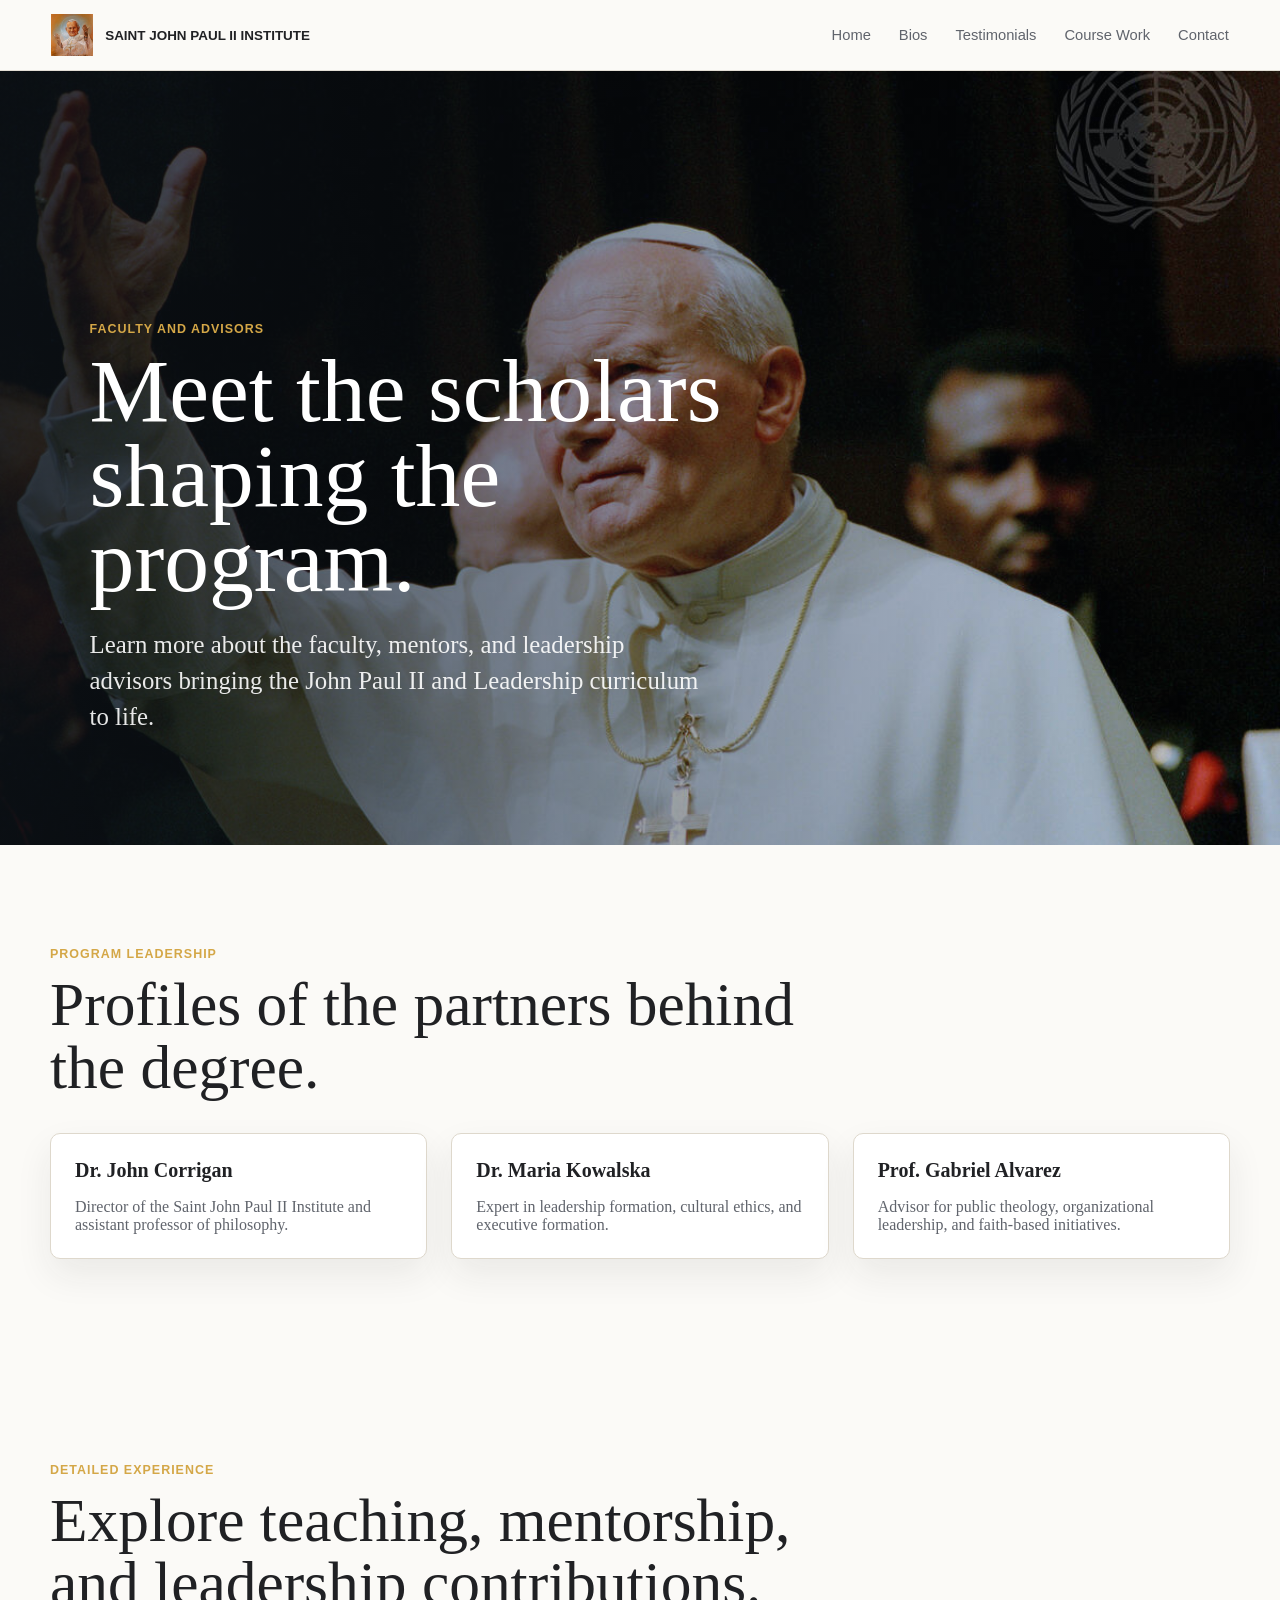
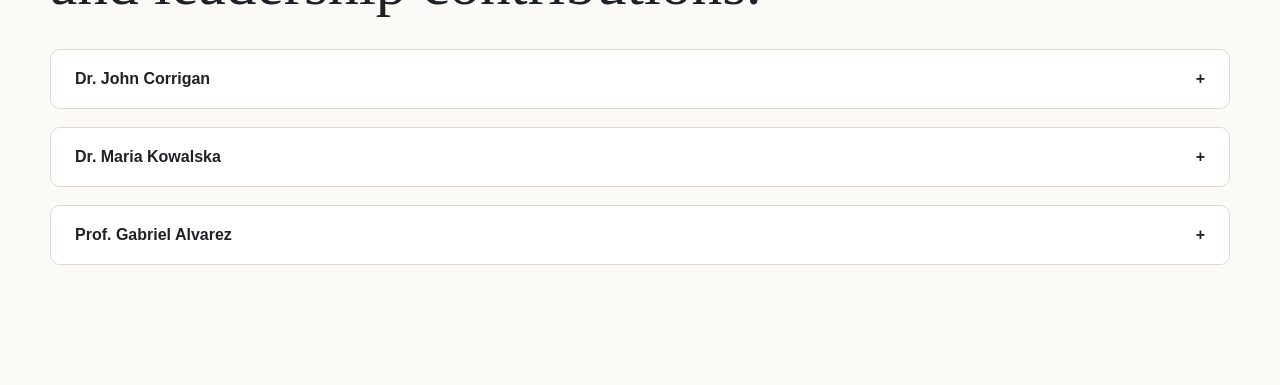
==== bios.html @ ab8fade9 "Add bios, testimonials, coursework pages and interactive scripts for landing page" ====
<!doctype html>
<html lang="en">
  <head>
    <meta charset="utf-8" />
    <meta name="viewport" content="width=device-width, initial-scale=1" />
    <title>Faculty Bios | Masters in John Paul II and Leadership</title>
    <meta
      name="description"
      content="Faculty bios and academic leadership profiles for the John Paul II and Leadership track."
    />
    <link rel="stylesheet" href="styles.css" />
  </head>
  <body>
    <header class="site-header">
      <a class="brand" href="index.html" aria-label="Saint John Paul II Institute">
        <img
          src="assets/institute-logo.jpg"
          alt="University of St. Thomas Saint John Paul II Institute logo"
        />
        <span>Saint John Paul II Institute</span>
      </a>
      <nav aria-label="Primary navigation">
        <a href="index.html">Home</a>
        <a href="bios.html">Bios</a>
        <a href="testimonials.html">Testimonials</a>
        <a href="coursework.html">Course Work</a>
        <a href="index.html#apply">Contact</a>
      </nav>
    </header>

    <main>
      <section class="hero">
        <div class="hero-media">
          <img
            src="assets/jpii-un-3.jpg"
            data-fallback="assets/jpii-un-3.jpg"
            data-label="John Paul II at the United Nations"
            alt="Saint John Paul II greeting leaders at the United Nations"
          />
        </div>
        <div class="hero-copy">
          <p class="eyebrow">Faculty and Advisors</p>
          <h1>Meet the scholars shaping the program.</h1>
          <p class="lead">
            Learn more about the faculty, mentors, and leadership advisors bringing the John Paul II and Leadership curriculum to life.
          </p>
        </div>
      </section>

      <section class="section">
        <div class="section-heading">
          <p class="eyebrow">Program Leadership</p>
          <h2>Profiles of the partners behind the degree.</h2>
        </div>
        <div class="section-grid">
          <article class="card">
            <h3>Dr. John Corrigan</h3>
            <p>Director of the Saint John Paul II Institute and assistant professor of philosophy.</p>
          </article>
          <article class="card">
            <h3>Dr. Maria Kowalska</h3>
            <p>Expert in leadership formation, cultural ethics, and executive formation.</p>
          </article>
          <article class="card">
            <h3>Prof. Gabriel Alvarez</h3>
            <p>Advisor for public theology, organizational leadership, and faith-based initiatives.</p>
          </article>
        </div>
      </section>

      <section class="section">
        <div class="section-heading">
          <p class="eyebrow">Detailed Experience</p>
          <h2>Explore teaching, mentorship, and leadership contributions.</h2>
        </div>

        <article class="accordion">
          <button class="accordion-toggle" type="button">Dr. John Corrigan</button>
          <div class="accordion-panel">
            <p>
              Dr. Corrigan brings a blend of philosophical depth, pastoral wisdom, and executive education experience. He oversees curriculum development for the leadership track and works closely with students on ethical decision-making and mission-driven strategy.
            </p>
          </div>
        </article>

        <article class="accordion">
          <button class="accordion-toggle" type="button">Dr. Maria Kowalska</button>
          <div class="accordion-panel">
            <p>
              A specialist in cultural formation and leadership, Dr. Kowalska designs learning experiences that connect John Paul II's thought to real-world organizational and cultural challenges.
            </p>
          </div>
        </article>

        <article class="accordion">
          <button class="accordion-toggle" type="button">Prof. Gabriel Alvarez</button>
          <div class="accordion-panel">
            <p>
              Prof. Alvarez advises on immersive practicum design and partnership development, helping participants move from theory to trusted leadership practice.
            </p>
          </div>
        </article>
      </section>
    </main>

    <script src="scripts.js" defer></script>
  </body>
</html>
---- styles.css ----
:root {
  --ink: #202124;
  --muted: #60646c;
  --paper: #fbfaf7;
  --panel: #ffffff;
  --line: #ded8cc;
  --wine: #9f1d35;
  --wine-dark: #751529;
  --gold: #d4a747;
  --green: #4d7468;
  --blue: #315d82;
  --shadow: 0 22px 60px rgba(32, 33, 36, 0.14);
  font-family: Georgia, "Times New Roman", serif;
}

* {
  box-sizing: border-box;
}

html {
  scroll-behavior: smooth;
}

body {
  margin: 0;
  color: var(--ink);
  background: var(--paper);
}

img {
  display: block;
  max-width: 100%;
}

a {
  color: inherit;
}

.site-header {
  position: sticky;
  top: 0;
  z-index: 20;
  display: flex;
  align-items: center;
  justify-content: space-between;
  gap: 24px;
  padding: 14px clamp(18px, 4vw, 56px);
  border-bottom: 1px solid rgba(222, 216, 204, 0.8);
  background: rgba(251, 250, 247, 0.93);
  backdrop-filter: blur(14px);
}

.brand {
  display: inline-flex;
  align-items: center;
  gap: 12px;
  text-decoration: none;
  font-family: Arial, Helvetica, sans-serif;
  font-size: 0.84rem;
  font-weight: 700;
  letter-spacing: 0;
  text-transform: uppercase;
}

.brand img {
  width: 42px;
  height: 42px;
  object-fit: contain;
}

nav {
  display: flex;
  gap: clamp(12px, 2.4vw, 28px);
  font-family: Arial, Helvetica, sans-serif;
  font-size: 0.92rem;
}

nav a {
  color: var(--muted);
  text-decoration: none;
}

nav a:hover {
  color: var(--wine);
}

.hero {
  position: relative;
  min-height: 86vh;
  display: grid;
  align-items: end;
  overflow: hidden;
  background: #1c1b19;
}

.hero-media {
  position: absolute;
  inset: 0;
}

.hero-media::after {
  content: "";
  position: absolute;
  inset: 0;
  background: linear-gradient(90deg, rgba(12, 17, 22, 0.86), rgba(12, 17, 22, 0.42) 48%, rgba(12, 17, 22, 0.14));
}

.hero-media img {
  width: 100%;
  height: 100%;
  object-fit: cover;
  object-position: center;
}

.hero-copy {
  position: relative;
  width: min(760px, calc(100% - 36px));
  margin: 0 0 clamp(54px, 9vw, 110px) clamp(18px, 7vw, 92px);
  color: #fff;
}

.eyebrow {
  margin: 0 0 12px;
  color: var(--gold);
  font-family: Arial, Helvetica, sans-serif;
  font-size: 0.78rem;
  font-weight: 800;
  letter-spacing: 0.08em;
  text-transform: uppercase;
}

h1,
h2,
h3,
p {
  overflow-wrap: anywhere;
}

h1 {
  margin: 0;
  max-width: 720px;
  font-size: clamp(3rem, 7vw, 6.8rem);
  line-height: 0.95;
  font-weight: 500;
}

h2 {
  margin: 0;
  font-size: clamp(2rem, 4.8vw, 4.1rem);
  line-height: 1.02;
  font-weight: 500;
}

h3 {
  margin: 0 0 12px;
  font-size: 1.18rem;
  line-height: 1.2;
}

.lead {
  max-width: 620px;
  margin: 24px 0 0;
  font-size: clamp(1.18rem, 2.2vw, 1.55rem);
  line-height: 1.45;
  color: rgba(255, 255, 255, 0.9);
}

.hero-actions {
  display: flex;
  flex-wrap: wrap;
  gap: 12px;
  margin-top: 34px;
}

.button {
  display: inline-flex;
  align-items: center;
  justify-content: center;
  min-height: 48px;
  padding: 0 22px;
  border: 1px solid rgba(255, 255, 255, 0.42);
  border-radius: 4px;
  font-family: Arial, Helvetica, sans-serif;
  font-weight: 700;
  text-decoration: none;
}

.button.primary {
  border-color: var(--gold);
  background: var(--gold);
  color: #241b0b;
}

.button.secondary {
  color: #fff;
}

.intro-band {
  padding: 24px clamp(18px, 5vw, 72px);
  background: var(--wine);
  color: #fff;
  font-family: Arial, Helvetica, sans-serif;
}

.intro-band div {
  max-width: 1180px;
  margin: 0 auto;
  display: flex;
  align-items: baseline;
  gap: 18px;
}

.intro-band strong {
  flex: 0 0 auto;
  color: #ffe5a5;
}

.intro-band span {
  line-height: 1.55;
}

.section {
  width: min(1180px, calc(100% - 36px));
  margin: 0 auto;
  padding: clamp(64px, 8vw, 116px) 0;
}

.split,
.formation,
.mission-layout {
  display: grid;
  grid-template-columns: minmax(0, 1.03fr) minmax(280px, 0.9fr);
  align-items: center;
  gap: clamp(34px, 6vw, 76px);
}

.reverse {
  grid-template-columns: minmax(280px, 0.9fr) minmax(0, 1.03fr);
}

.section-copy p:not(.eyebrow),
.mission-points p,
.contact-card p {
  color: var(--muted);
  font-size: 1.06rem;
  line-height: 1.72;
}

.portrait-frame,
.landscape-frame {
  margin: 0;
}

.portrait-frame img,
.landscape-frame img,
.mission-layout img,
.image-pair img {
  width: 100%;
  border-radius: 6px;
  box-shadow: var(--shadow);
  background: #eee8dc;
}

.portrait-frame img {
  max-height: 560px;
  object-fit: contain;
}

.landscape-frame img {
  max-height: 520px;
  object-fit: cover;
}

figcaption {
  margin-top: 14px;
  color: var(--muted);
  font-family: Arial, Helvetica, sans-serif;
  font-size: 0.86rem;
}

.section-heading {
  max-width: 760px;
  margin-bottom: 34px;
}

.audience-grid {
  display: grid;
  grid-template-columns: repeat(4, minmax(0, 1fr));
  gap: 14px;
}

.audience-grid article {
  min-height: 190px;
  padding: 24px;
  border-top: 4px solid var(--wine);
  background: var(--panel);
  box-shadow: 0 14px 34px rgba(32, 33, 36, 0.08);
}

.audience-grid article:nth-child(2) {
  border-color: var(--blue);
}

.audience-grid article:nth-child(3) {
  border-color: var(--green);
}

.audience-grid article:nth-child(4) {
  border-color: var(--gold);
}

.audience-grid p {
  margin: 0;
  color: var(--muted);
  line-height: 1.55;
}

.formation {
  grid-template-columns: minmax(280px, 0.92fr) minmax(0, 1.08fr);
}

.image-pair {
  display: grid;
  grid-template-columns: 0.82fr 1.18fr;
  align-items: end;
  gap: 16px;
}

.image-pair img {
  object-fit: cover;
}

.image-pair img:first-child {
  aspect-ratio: 1 / 1;
}

.image-pair img:last-child {
  aspect-ratio: 4 / 3;
}

.check-list {
  display: grid;
  gap: 12px;
  margin: 26px 0 0;
  padding: 0;
  list-style: none;
  font-family: Arial, Helvetica, sans-serif;
}

.check-list li {
  padding: 14px 16px;
  border-left: 4px solid var(--gold);
  background: #fff;
}

.quote-band {
  padding: clamp(56px, 8vw, 92px) clamp(18px, 5vw, 72px);
  background: #243f5d;
  color: #fff;
}

.quote-band blockquote {
  width: min(980px, 100%);
  margin: 0 auto;
}

.quote-band p {
  margin: 0;
  font-size: clamp(1.7rem, 4vw, 3.4rem);
  line-height: 1.14;
}

.feature-list,
.campaign-grid {
  display: flex;
  flex-wrap: wrap;
  gap: 10px;
  margin-top: 26px;
  font-family: Arial, Helvetica, sans-serif;
}

.feature-list span,
.campaign-grid span {
  padding: 10px 13px;
  border: 1px solid var(--line);
  border-radius: 4px;
  background: #fff;
}

.mission {
  border-top: 1px solid var(--line);
}

.mission-layout {
  grid-template-columns: minmax(280px, 0.95fr) minmax(0, 1.05fr);
  margin-top: 28px;
}

.mission-layout img {
  max-height: 440px;
  object-fit: cover;
  object-position: center;
}

.campaign {
  display: grid;
  grid-template-columns: minmax(0, 0.95fr) minmax(280px, 1fr);
  gap: clamp(28px, 5vw, 64px);
  border-top: 1px solid var(--line);
}

.contact-section {
  padding: clamp(56px, 8vw, 96px) clamp(18px, 5vw, 72px);
  background: var(--wine-dark);
}

.contact-card {
  width: min(1080px, 100%);
  margin: 0 auto;
  display: grid;
  grid-template-columns: minmax(0, 1.1fr) minmax(280px, 0.9fr);
  gap: clamp(28px, 5vw, 64px);
  padding: clamp(28px, 5vw, 54px);
  border-radius: 6px;
  background: #fff;
  box-shadow: var(--shadow);
}

.contact-card h2 {
  color: var(--wine);
}

address {
  display: grid;
  gap: 8px;
  align-content: center;
  font-family: Arial, Helvetica, sans-serif;
  font-style: normal;
  line-height: 1.45;
}

address a {
  color: var(--wine);
  font-weight: 700;
}

@media (max-width: 920px) {
  .site-header,
  .intro-band div {
    align-items: flex-start;
    flex-direction: column;
  }

  nav {
    width: 100%;
    overflow-x: auto;
    padding-bottom: 2px;
  }

  .hero {
    min-height: 760px;
  }

  .hero-copy {
    margin-left: 18px;
  }

  .split,
  .reverse,
  .formation,
  .mission-layout,
  .campaign,
  .contact-card {
    grid-template-columns: 1fr;
  }

  .audience-grid {
    grid-template-columns: repeat(2, minmax(0, 1fr));
  }
}

@media (max-width: 580px) {
  .site-header {
    position: static;
  }

  .brand span {
    max-width: 220px;
  }

  .hero {
    min-height: 680px;
  }

  h1 {
    font-size: 3.1rem;
  }

  .audience-grid,
  .image-pair {
    grid-template-columns: 1fr;
  }

  .button {
    width: 100%;
  }

  .contact-card {
    padding: 24px;
  }
}

.section-grid {
  display: grid;
  grid-template-columns: repeat(3, minmax(0, 1fr));
  gap: 24px;
  margin-top: 34px;
}

.card {
  padding: 24px;
  border-radius: 10px;
  background: var(--panel);
  border: 1px solid var(--line);
  box-shadow: 0 16px 36px rgba(32, 33, 36, 0.08);
}

.card h3 {
  margin-top: 0;
  font-size: 1.25rem;
}

.card p {
  margin: 16px 0 0;
  color: var(--muted);
}

.card .button {
  margin-top: 20px;
}

.filter-toolbar {
  display: flex;
  flex-wrap: wrap;
  gap: 12px;
  align-items: center;
  margin: 24px 0;
}

.filter-toolbar input {
  flex: 1;
  min-width: 220px;
  padding: 14px 18px;
  border-radius: 10px;
  border: 1px solid var(--line);
  background: var(--panel);
  color: var(--ink);
}

.category-btn {
  border: 1px solid var(--line);
  background: var(--panel);
  color: var(--ink);
  padding: 12px 18px;
  border-radius: 999px;
  cursor: pointer;
}

.category-btn.active {
  background: var(--wine);
  color: #fff;
  border-color: var(--wine);
}

.accordion {
  border: 1px solid var(--line);
  border-radius: 10px;
  overflow: hidden;
  margin-bottom: 18px;
}

.accordion-toggle {
  width: 100%;
  border: 0;
  background: var(--panel);
  padding: 20px 24px;
  font-size: 1rem;
  font-weight: 700;
  text-align: left;
  cursor: pointer;
  color: var(--ink);
}

.accordion-toggle::after {
  content: '+';
  float: right;
  transition: transform 0.25s ease;
}

.accordion-toggle.active::after {
  content: '×';
}

.accordion-panel {
  max-height: 0;
  overflow: hidden;
  transition: max-height 0.28s ease;
  padding: 0 24px;
  background: #fff;
}

.accordion-panel p {
  margin: 18px 0;
  color: var(--muted);
}

.slider {
  position: relative;
  overflow: hidden;
  margin-top: 24px;
}

.slide-track {
  display: flex;
  transition: transform 0.35s ease;
}

.slide {
  min-width: 100%;
  padding: 24px;
}

.slider-control {
  position: absolute;
  top: 50%;
  transform: translateY(-50%);
  width: 46px;
  height: 46px;
  border: 0;
  border-radius: 50%;
  background: rgba(255, 255, 255, 0.95);
  color: var(--ink);
  cursor: pointer;
  box-shadow: 0 8px 18px rgba(32, 33, 36, 0.12);
}

.slider-control.prev {
  left: 16px;
}

.slider-control.next {
  right: 16px;
}

.video-panel {
  position: relative;
  overflow: hidden;
  min-height: 420px;
  border-radius: 10px;
  margin-top: 36px;
  background: #000;
}

.video-panel video {
  position: absolute;
  inset: 0;
  width: 100%;
  height: 100%;
  object-fit: cover;
  opacity: 0.65;
}

.video-panel .overlay {
  position: absolute;
  inset: 0;
  background: rgba(0, 0, 0, 0.35);
}

.video-panel .video-copy {
  position: relative;
  z-index: 1;
  display: flex;
  flex-direction: column;
  justify-content: center;
  height: 100%;
  padding: clamp(28px, 6vw, 80px);
  color: #fff;
}

.video-panel .video-copy h2 {
  max-width: 660px;
}

.gallery-grid {
  display: grid;
  grid-template-columns: repeat(3, minmax(0, 1fr));
  gap: 18px;
  margin-top: 24px;
}

.gallery-item {
  position: relative;
  overflow: hidden;
  border-radius: 10px;
  cursor: pointer;
  box-shadow: 0 16px 36px rgba(32, 33, 36, 0.08);
}

.gallery-item img {
  width: 100%;
  height: auto;
  display: block;
}

.gallery-label {
  position: absolute;
  left: 0;
  right: 0;
  bottom: 0;
  padding: 16px;
  color: #fff;
  background: linear-gradient(180deg, transparent 0%, rgba(0, 0, 0, 0.7) 100%);
  font-weight: 700;
}

.modal {
  position: fixed;
  inset: 0;
  display: none;
  align-items: center;
  justify-content: center;
  padding: 24px;
  background: rgba(0, 0, 0, 0.8);
  z-index: 100;
}

.modal.open {
  display: flex;
}

.modal-content {
  position: relative;
  width: min(980px, 100%);
  background: #111;
  padding: 18px;
  border-radius: 14px;
}

.modal-image {
  width: 100%;
  height: auto;
  display: block;
  border-radius: 10px;
}

.modal-caption {
  margin: 18px 0 0;
  color: #fff;
}

.modal-close {
  position: absolute;
  top: 14px;
  right: 14px;
  border: 0;
  width: 34px;
  height: 34px;
  border-radius: 50%;
  background: rgba(255, 255, 255, 0.95);
  cursor: pointer;
}

@media (max-width: 920px) {
  .section-grid,
  .gallery-grid {
    grid-template-columns: repeat(2, minmax(0, 1fr));
  }
}

@media (max-width: 680px) {
  .section-grid,
  .gallery-grid,
  .filter-toolbar {
    grid-template-columns: 1fr;
  }

  .filter-toolbar {
    flex-direction: column;
    align-items: stretch;
  }

  .slider-control {
    width: 38px;
    height: 38px;
  }
}
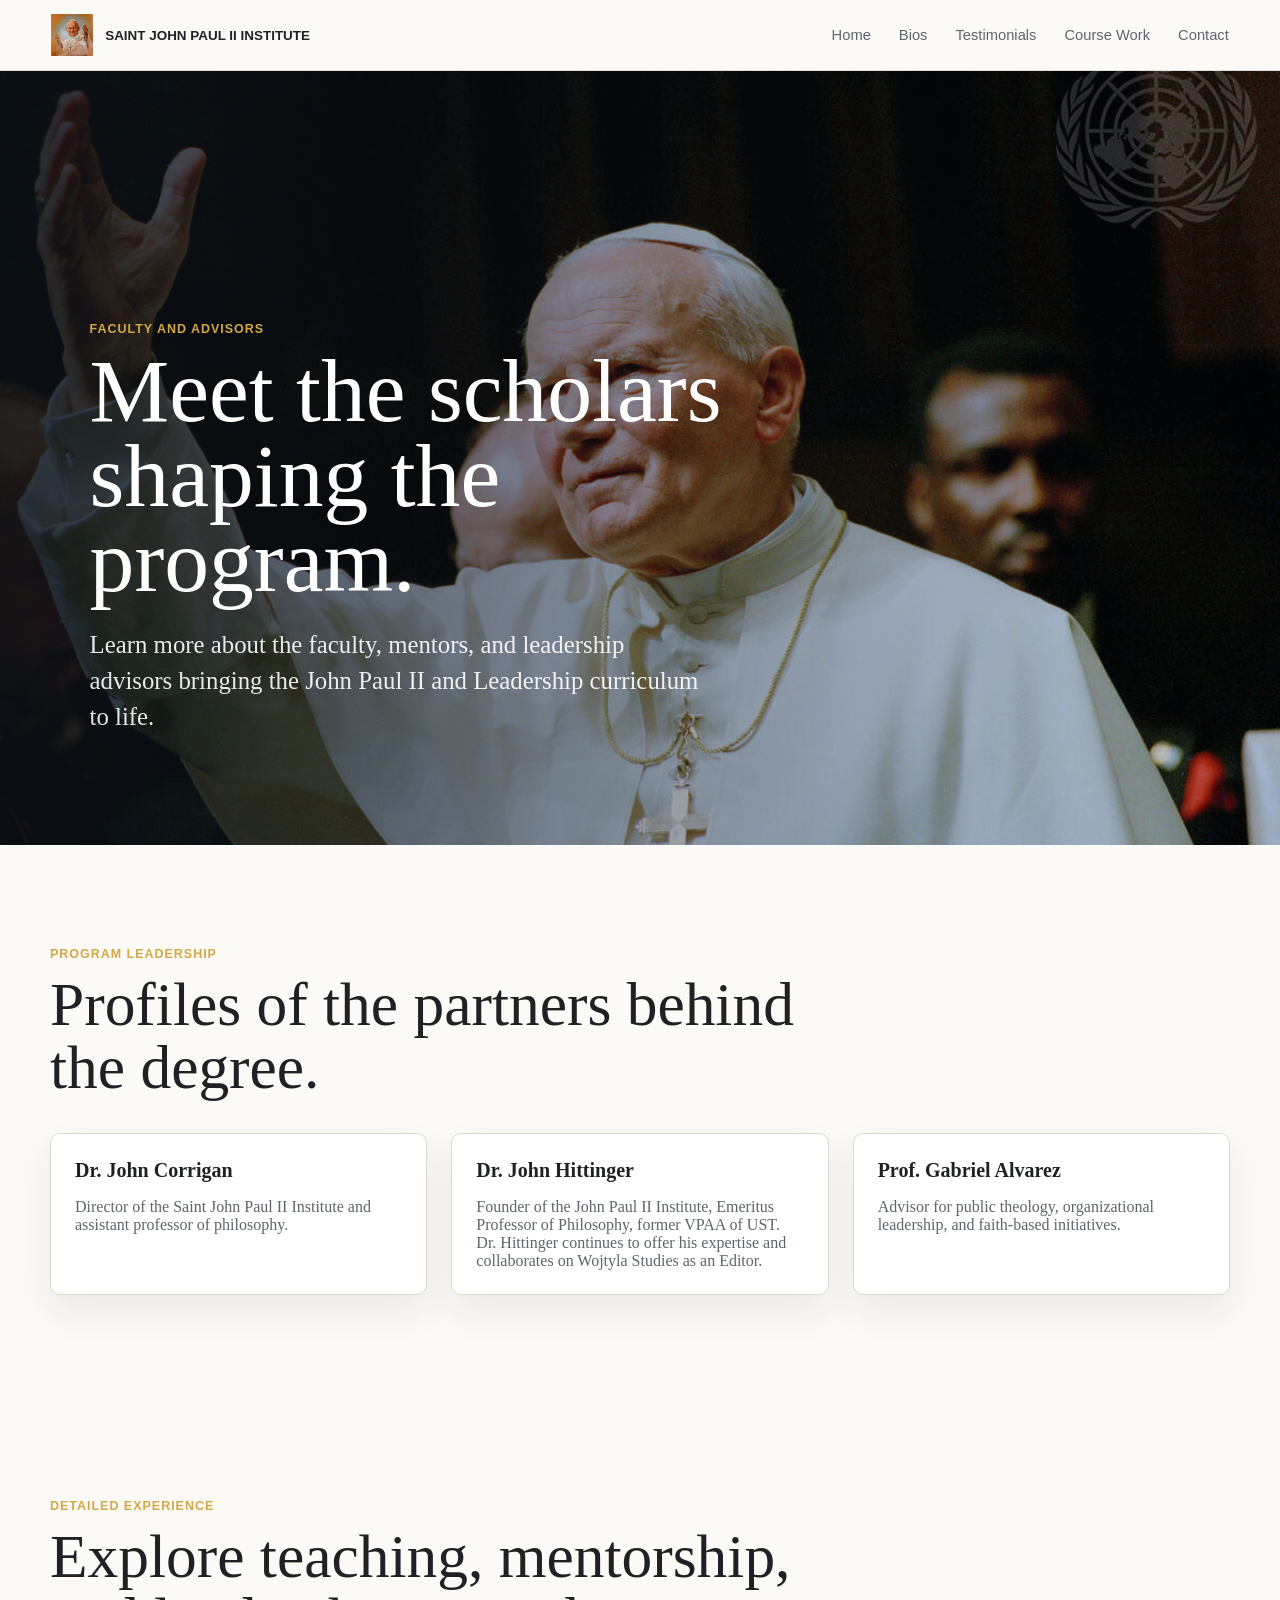
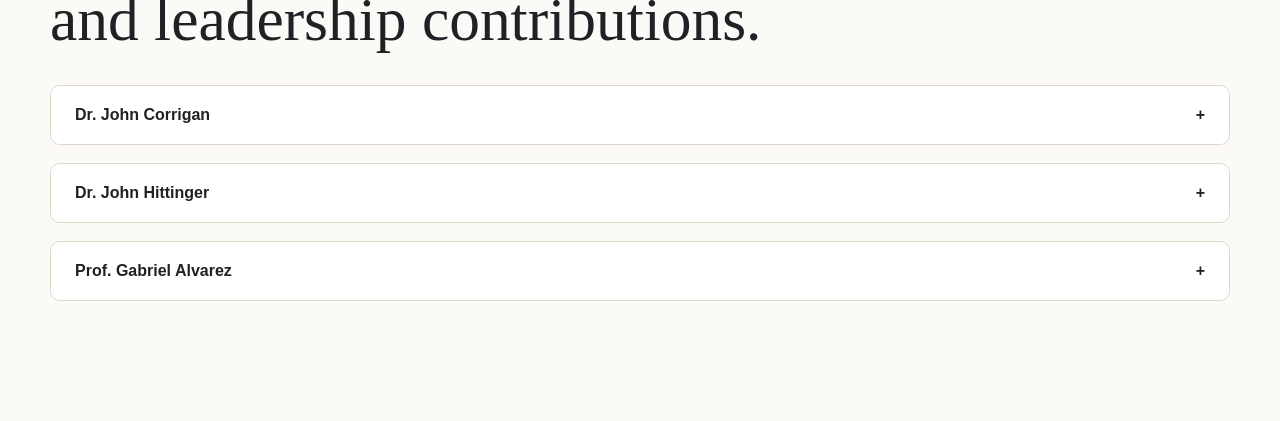
==== commit 915f3095: "Update Faculty Bios: Replace Dr. Maria Kowalska with Dr. John Hittinger" ====
--- a/bios.html
+++ b/bios.html
@@ -24,7 +24,7 @@
         <a href="bios.html">Bios</a>
         <a href="testimonials.html">Testimonials</a>
         <a href="coursework.html">Course Work</a>
-        <a href="index.html#apply">Contact</a>
+        <a href="contact.html">Contact</a>
       </nav>
     </header>
 
@@ -58,8 +58,8 @@
             <p>Director of the Saint John Paul II Institute and assistant professor of philosophy.</p>
           </article>
           <article class="card">
-            <h3>Dr. Maria Kowalska</h3>
-            <p>Expert in leadership formation, cultural ethics, and executive formation.</p>
+            <h3>Dr. John Hittinger</h3>
+            <p>Founder of the John Paul II Institute, Emeritus Professor of Philosophy, former VPAA of UST. Dr. Hittinger continues to offer his expertise and collaborates on Wojtyla Studies as an Editor.</p>
           </article>
           <article class="card">
             <h3>Prof. Gabriel Alvarez</h3>
@@ -84,10 +84,10 @@
         </article>
 
         <article class="accordion">
-          <button class="accordion-toggle" type="button">Dr. Maria Kowalska</button>
+          <button class="accordion-toggle" type="button">Dr. John Hittinger</button>
           <div class="accordion-panel">
             <p>
-              A specialist in cultural formation and leadership, Dr. Kowalska designs learning experiences that connect John Paul II's thought to real-world organizational and cultural challenges.
+              Founder of the John Paul II Institute, Emeritus Professor of Philosophy, and former VPAA of UST. Dr. Hittinger continues to offer his expertise and collaborates on the journal Wojtyla Studies as an Editor. He brings invaluable teaching experience and institutional knowledge to the program.
             </p>
           </div>
         </article>
--- a/styles.css
+++ b/styles.css
@@ -661,6 +661,20 @@
   background: #000;
 }
 
+.video-panel .video-frame {
+  position: absolute;
+  inset: 0;
+  width: 100%;
+  height: 100%;
+  overflow: hidden;
+}
+
+.video-panel .video-frame iframe {
+  width: 100%;
+  height: 100%;
+  border: 0;
+}
+
 .video-panel video {
   position: absolute;
   inset: 0;
@@ -696,6 +710,39 @@
   grid-template-columns: repeat(3, minmax(0, 1fr));
   gap: 18px;
   margin-top: 24px;
+}
+
+.contact-grid {
+  display: grid;
+  grid-template-columns: repeat(3, minmax(0, 1fr));
+  gap: 18px;
+  margin-top: 24px;
+}
+
+.contact-form {
+  display: grid;
+  gap: 18px;
+  margin-top: 24px;
+}
+
+.contact-form label {
+  display: grid;
+  gap: 10px;
+  color: var(--ink);
+}
+
+.contact-form input,
+.contact-form textarea {
+  width: 100%;
+  padding: 14px 18px;
+  border-radius: 10px;
+  border: 1px solid var(--line);
+  background: var(--panel);
+  color: var(--ink);
+}
+
+.contact-form button {
+  justify-self: start;
 }
 
 .gallery-item {
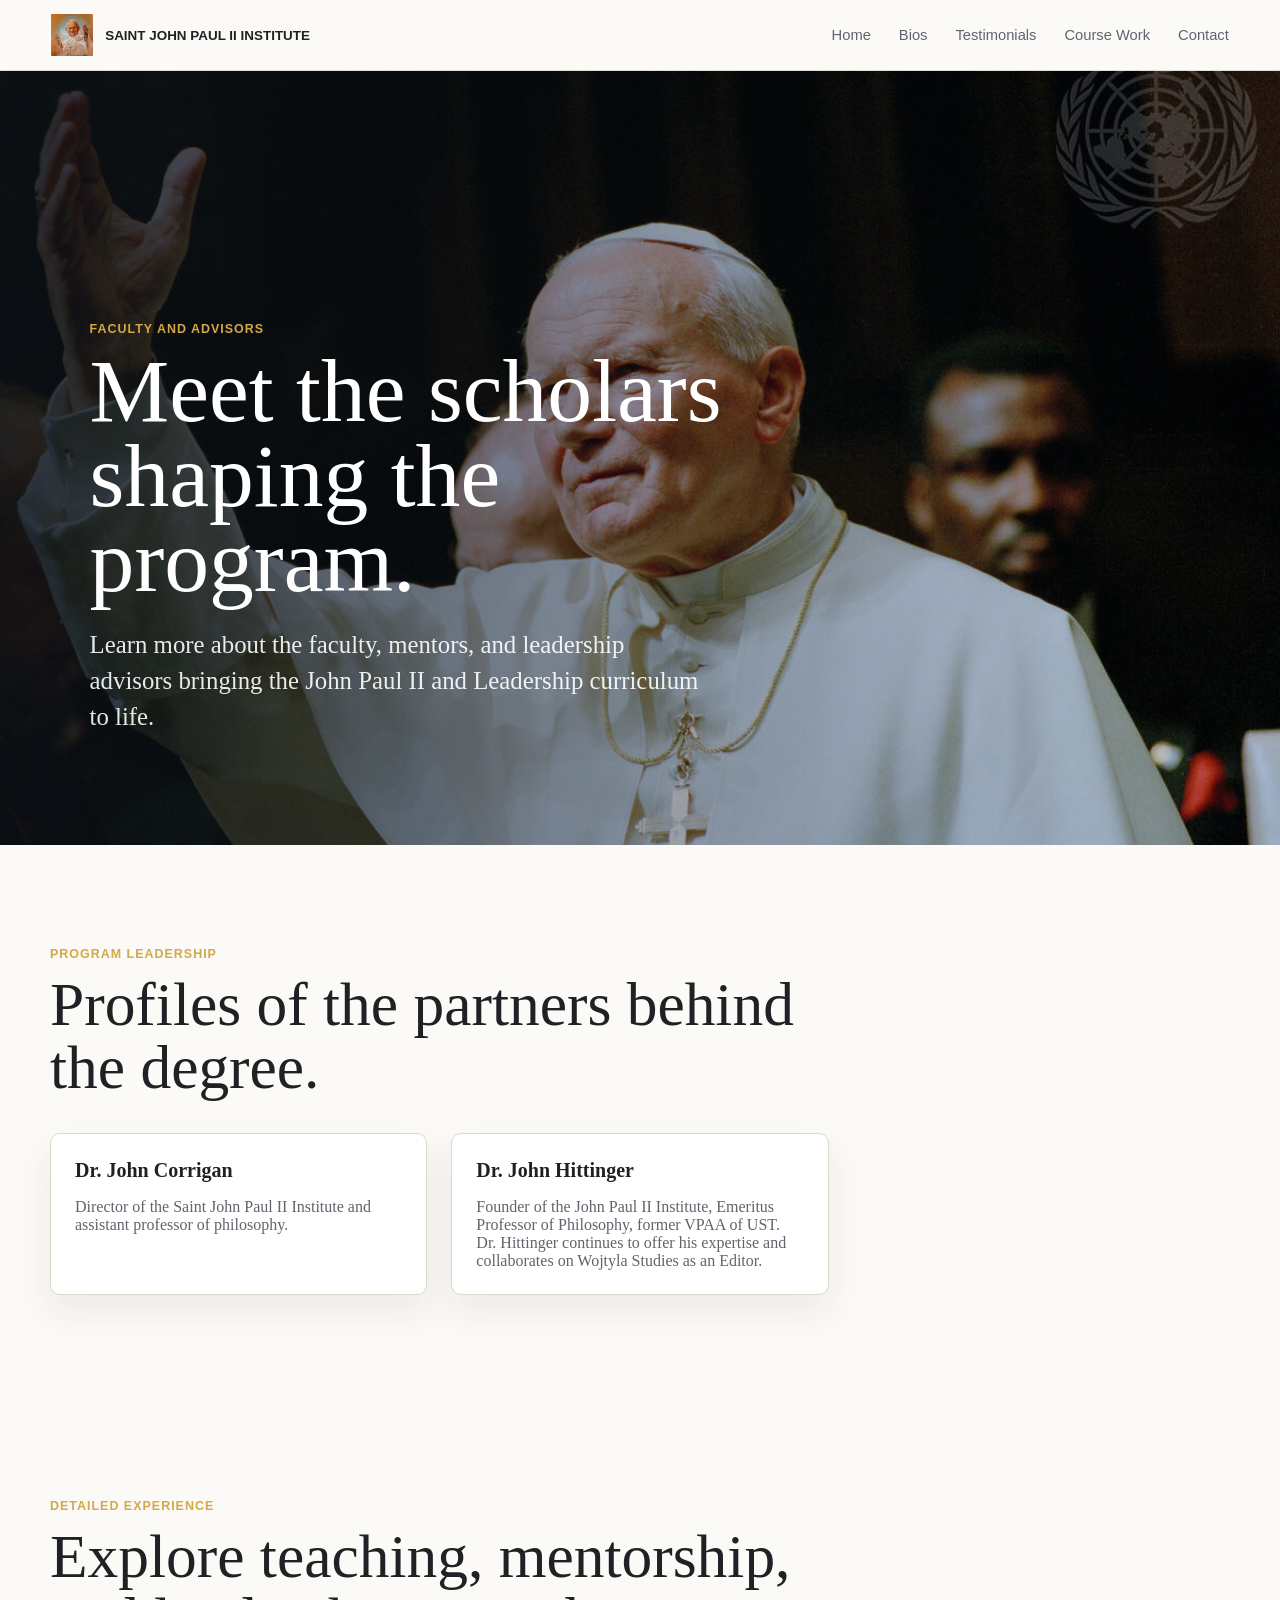
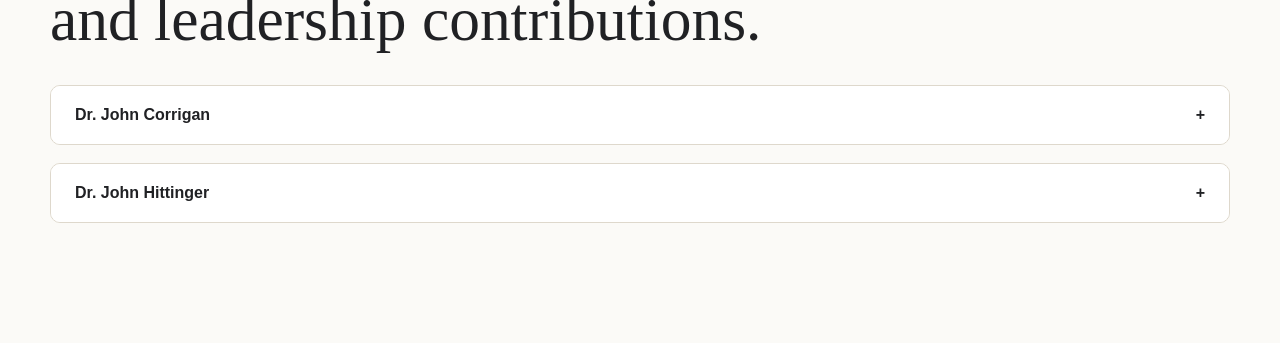
==== commit ab3b2f53: "Remove Prof. Gabriel Alvarez from Faculty Bios" ====
--- a/bios.html
+++ b/bios.html
@@ -61,10 +61,6 @@
             <h3>Dr. John Hittinger</h3>
             <p>Founder of the John Paul II Institute, Emeritus Professor of Philosophy, former VPAA of UST. Dr. Hittinger continues to offer his expertise and collaborates on Wojtyla Studies as an Editor.</p>
           </article>
-          <article class="card">
-            <h3>Prof. Gabriel Alvarez</h3>
-            <p>Advisor for public theology, organizational leadership, and faith-based initiatives.</p>
-          </article>
         </div>
       </section>
 
@@ -91,15 +87,6 @@
             </p>
           </div>
         </article>
-
-        <article class="accordion">
-          <button class="accordion-toggle" type="button">Prof. Gabriel Alvarez</button>
-          <div class="accordion-panel">
-            <p>
-              Prof. Alvarez advises on immersive practicum design and partnership development, helping participants move from theory to trusted leadership practice.
-            </p>
-          </div>
-        </article>
       </section>
     </main>
 
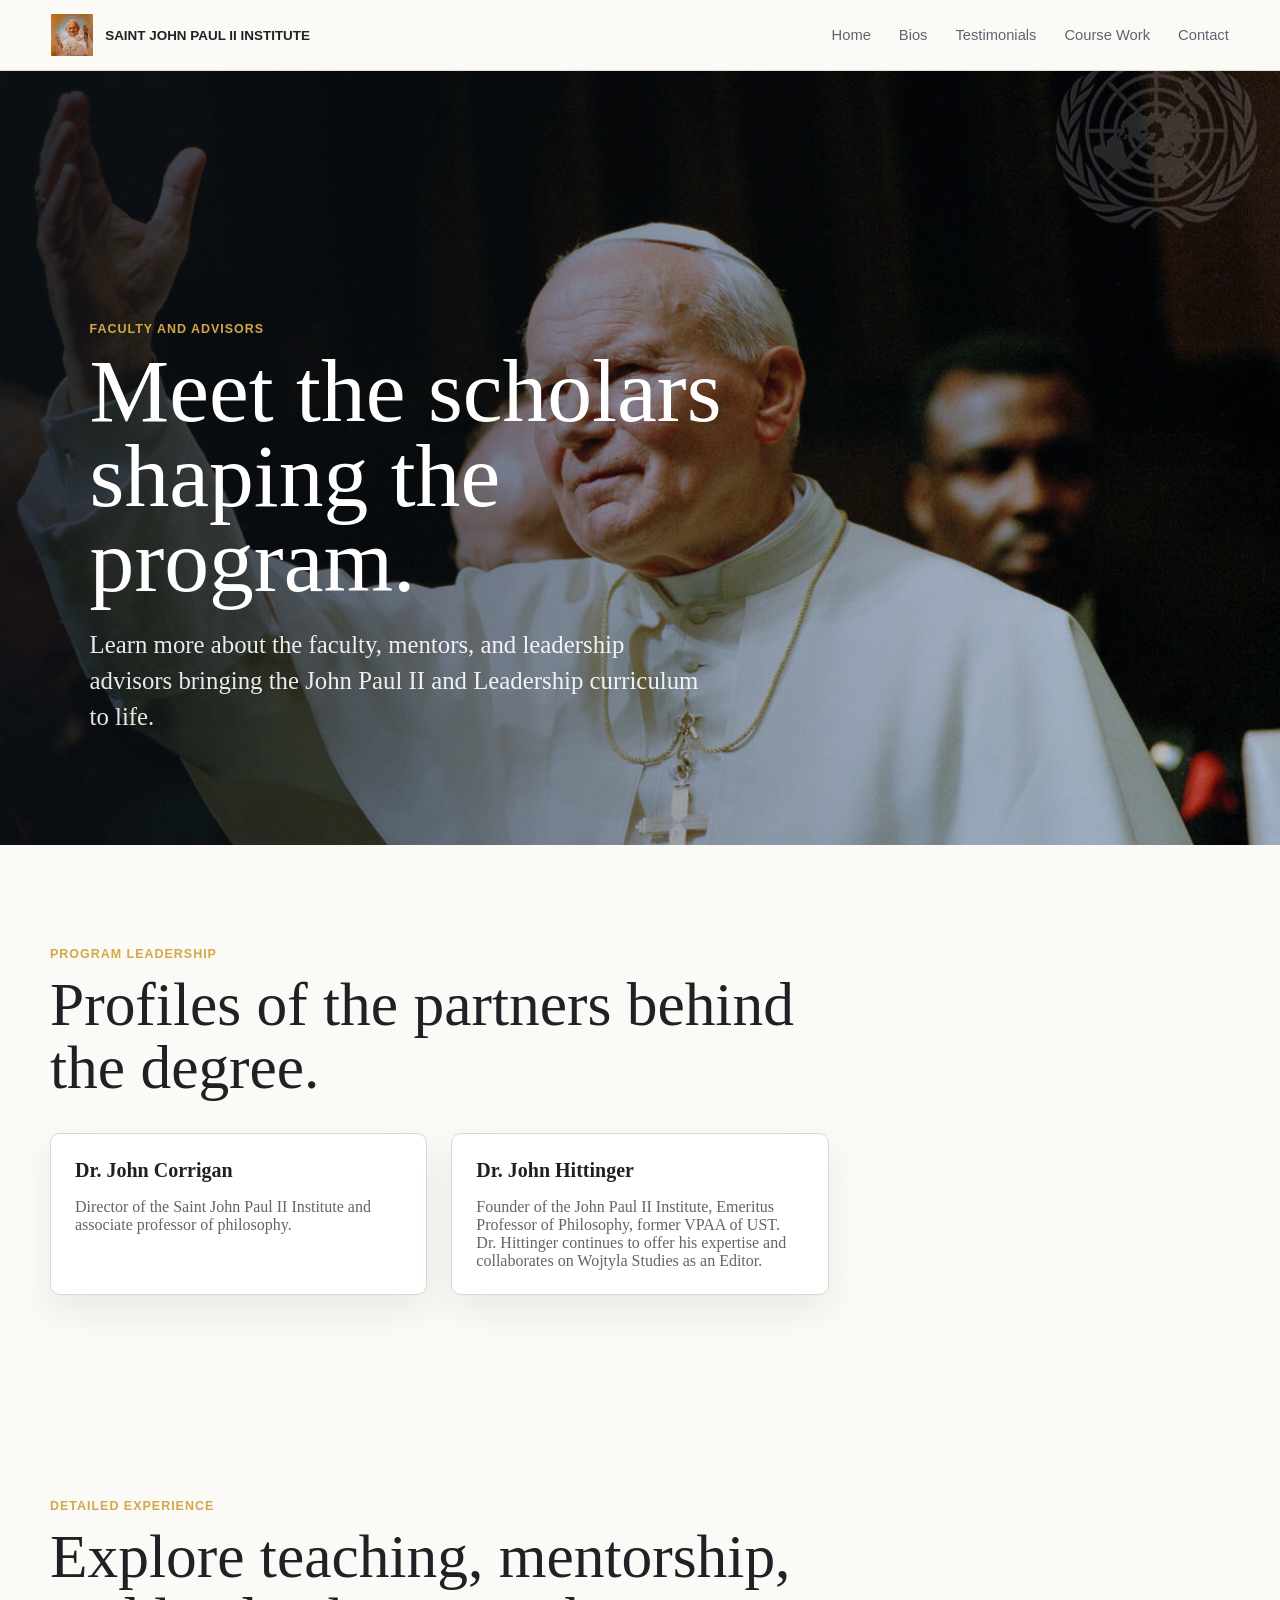
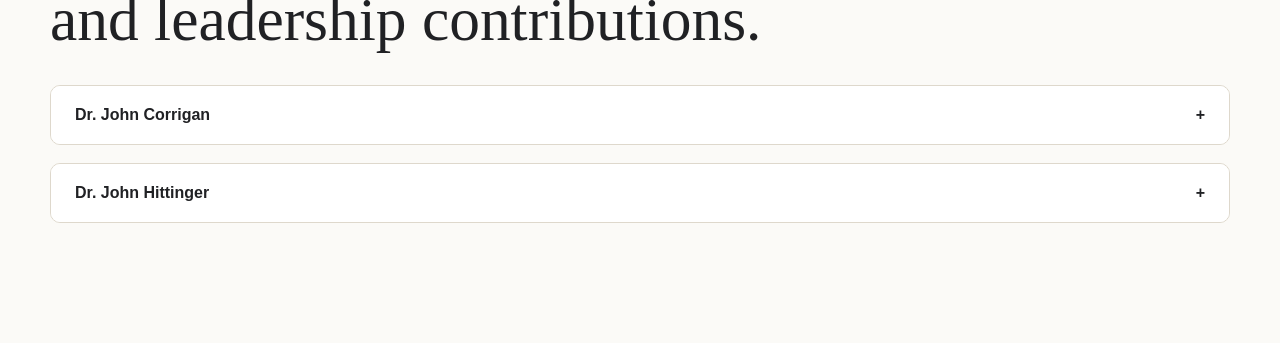
==== commit 5d641308: "Save edits to bios.html" ====
--- a/bios.html
+++ b/bios.html
@@ -55,7 +55,7 @@
         <div class="section-grid">
           <article class="card">
             <h3>Dr. John Corrigan</h3>
-            <p>Director of the Saint John Paul II Institute and assistant professor of philosophy.</p>
+            <p>Director of the Saint John Paul II Institute and associate professor of philosophy.</p>
           </article>
           <article class="card">
             <h3>Dr. John Hittinger</h3>
@@ -74,7 +74,7 @@
           <button class="accordion-toggle" type="button">Dr. John Corrigan</button>
           <div class="accordion-panel">
             <p>
-              Dr. Corrigan brings a blend of philosophical depth, pastoral wisdom, and executive education experience. He oversees curriculum development for the leadership track and works closely with students on ethical decision-making and mission-driven strategy.
+              Dr. Corrigan brings a blend of philosophical training, executive experience. He oversees curriculum development for the leadership track and works closely with faculty and students on final projects and mission-driven strategies.
             </p>
           </div>
         </article>
